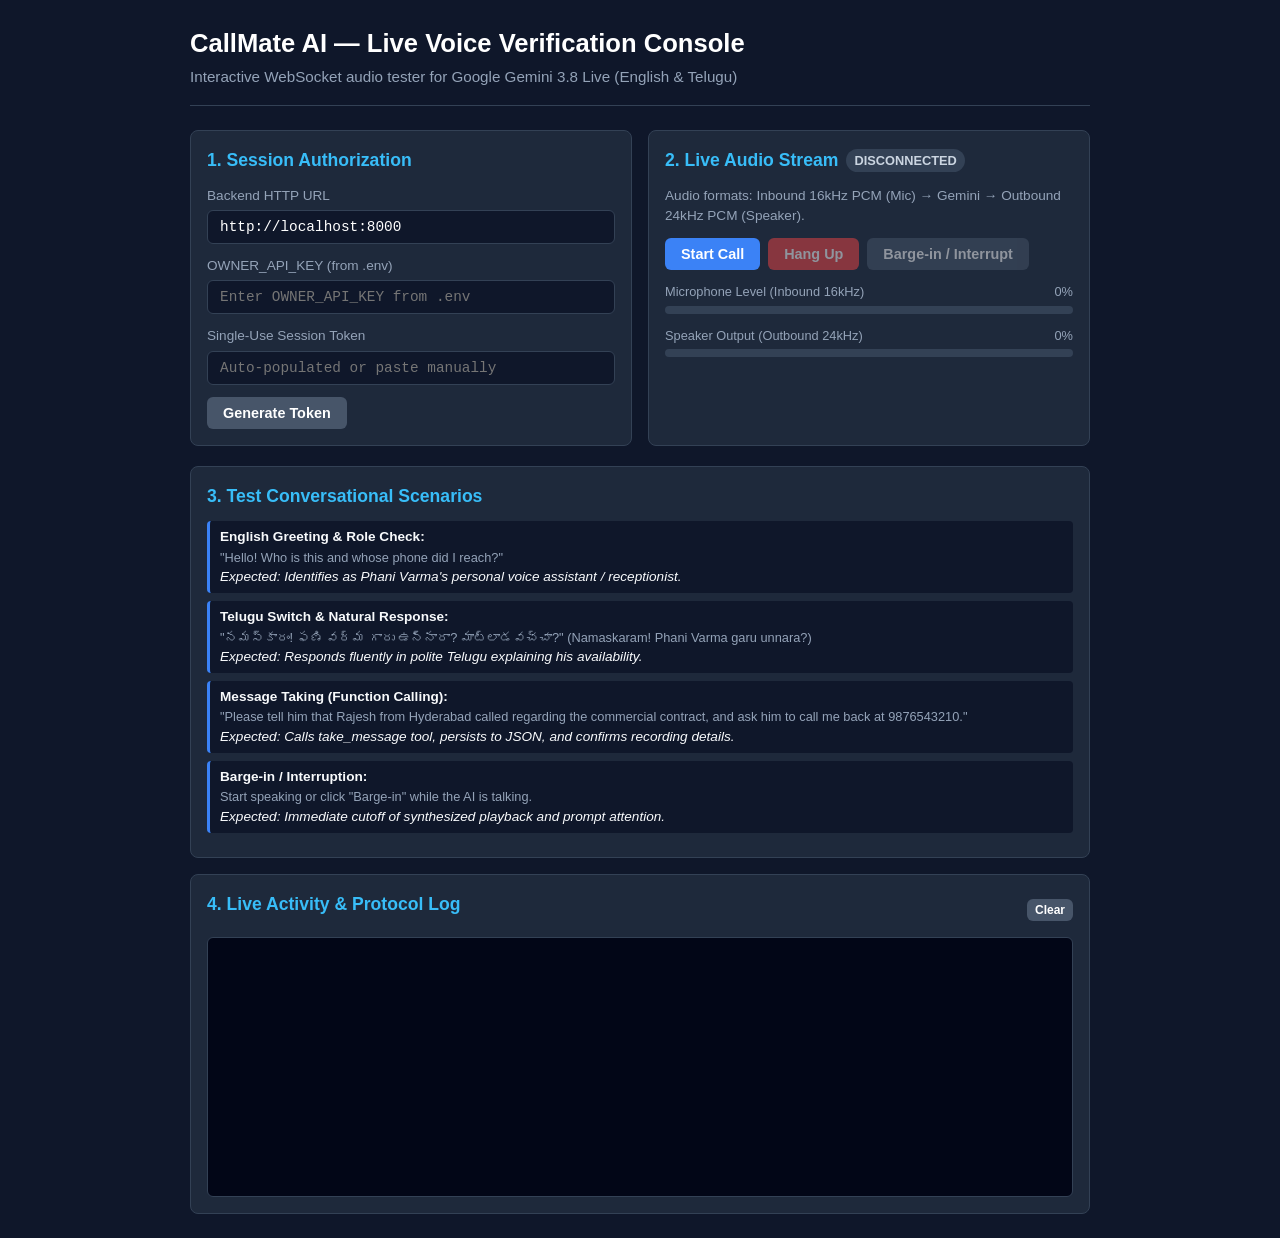
==== scripts/test_audio_browser.html @ 6f1735f0 "fix(live): resolve package import path, enhance verification runner, and add interactive audio test " ====
<!DOCTYPE html>
<html lang="en">
<head>
  <meta charset="UTF-8">
  <meta name="viewport" content="width=device-width, initial-scale=1.0">
  <title>CallMate AI — Live Voice Verification Console</title>
  <style>
    :root {
      --bg: #0f172a;
      --card-bg: #1e293b;
      --border: #334155;
      --text: #f8fafc;
      --text-muted: #94a3b8;
      --accent: #3b82f6;
      --accent-hover: #2563eb;
      --success: #10b981;
      --danger: #ef4444;
      --warning: #f59e0b;
    }

    * { box-sizing: border-box; margin: 0; padding: 0; }
    body {
      font-family: -apple-system, BlinkMacSystemFont, "Segoe UI", Roboto, Helvetica, Arial, sans-serif;
      background-color: var(--bg);
      color: var(--text);
      line-height: 1.5;
      padding: 24px;
    }

    .container {
      max-width: 900px;
      margin: 0 auto;
    }

    header {
      margin-bottom: 24px;
      border-bottom: 1px solid var(--border);
      padding-bottom: 16px;
    }

    h1 { font-size: 1.6rem; font-weight: 700; color: #fff; }
    p.subtitle { color: var(--text-muted); font-size: 0.95rem; margin-top: 4px; }

    .grid {
      display: grid;
      grid-template-columns: 1fr 1fr;
      gap: 16px;
      margin-bottom: 20px;
    }

    @media (max-width: 768px) {
      .grid { grid-template-columns: 1fr; }
    }

    .card {
      background-color: var(--card-bg);
      border: 1px solid var(--border);
      border-radius: 8px;
      padding: 16px;
    }

    .card h2 {
      font-size: 1.1rem;
      margin-bottom: 12px;
      color: #38bdf8;
      display: flex;
      align-items: center;
      gap: 8px;
    }

    .form-group {
      margin-bottom: 12px;
    }

    label {
      display: block;
      font-size: 0.85rem;
      color: var(--text-muted);
      margin-bottom: 4px;
    }

    input[type="text"], input[type="password"] {
      width: 100%;
      background: #0f172a;
      border: 1px solid var(--border);
      border-radius: 6px;
      padding: 8px 12px;
      color: #fff;
      font-size: 0.9rem;
      font-family: monospace;
    }

    input:focus {
      outline: none;
      border-color: var(--accent);
    }

    .btn-row {
      display: flex;
      gap: 8px;
      margin-top: 12px;
      flex-wrap: wrap;
    }

    button {
      padding: 8px 16px;
      border-radius: 6px;
      font-size: 0.9rem;
      font-weight: 600;
      cursor: pointer;
      border: none;
      transition: background-color 0.15s ease;
    }

    .btn-primary { background: var(--accent); color: #fff; }
    .btn-primary:hover:not(:disabled) { background: var(--accent-hover); }
    .btn-success { background: var(--success); color: #fff; }
    .btn-danger { background: var(--danger); color: #fff; }
    .btn-secondary { background: #475569; color: #fff; }
    button:disabled { opacity: 0.5; cursor: not-allowed; }

    .status-badge {
      display: inline-block;
      padding: 2px 8px;
      border-radius: 12px;
      font-size: 0.8rem;
      font-weight: 600;
      text-transform: uppercase;
    }
    .status-disconnected { background: #334155; color: #cbd5e1; }
    .status-connecting { background: #b45309; color: #fef3c7; }
    .status-connected { background: #065f46; color: #a7f3d0; }
    .status-active { background: #1e40af; color: #bfdbfe; }

    .meter-container {
      margin-top: 12px;
    }
    .meter-label {
      display: flex;
      justify-content: space-between;
      font-size: 0.8rem;
      color: var(--text-muted);
      margin-bottom: 4px;
    }
    .meter-bar {
      height: 8px;
      background: #334155;
      border-radius: 4px;
      overflow: hidden;
    }
    .meter-fill {
      height: 100%;
      width: 0%;
      background: var(--success);
      transition: width 0.05s linear;
    }

    .log-box {
      background: #020617;
      border: 1px solid var(--border);
      border-radius: 6px;
      padding: 12px;
      height: 260px;
      overflow-y: auto;
      font-family: monospace;
      font-size: 0.82rem;
      color: #e2e8f0;
      white-space: pre-wrap;
      word-break: break-all;
    }

    .log-entry { margin-bottom: 4px; }
    .log-info { color: #38bdf8; }
    .log-success { color: #4ade80; }
    .log-warn { color: #facc15; }
    .log-error { color: #f87171; }
    .log-model { color: #c084fc; font-weight: bold; }
    .log-user { color: #60a5fa; }

    .phrases-list {
      list-style-type: none;
      padding-left: 0;
      font-size: 0.85rem;
    }
    .phrases-list li {
      margin-bottom: 8px;
      padding: 6px 10px;
      background: #0f172a;
      border-radius: 4px;
      border-left: 3px solid var(--accent);
    }
    .phrases-list li strong { color: #f8fafc; }
    .phrases-list li span { color: var(--text-muted); display: block; font-size: 0.8rem; }
  </style>
</head>
<body>
  <div class="container">
    <header>
      <h1>CallMate AI — Live Voice Verification Console</h1>
      <p class="subtitle">Interactive WebSocket audio tester for Google Gemini 3.8 Live (English &amp; Telugu)</p>
    </header>

    <div class="grid">
      <!-- Session Setup Card -->
      <div class="card">
        <h2>1. Session Authorization</h2>
        <div class="form-group">
          <label for="serverUrl">Backend HTTP URL</label>
          <input type="text" id="serverUrl" value="http://localhost:8000">
        </div>
        <div class="form-group">
          <label for="ownerApiKey">OWNER_API_KEY (from .env)</label>
          <input type="password" id="ownerApiKey" placeholder="Enter OWNER_API_KEY from .env">
        </div>
        <div class="form-group">
          <label for="sessionToken">Single-Use Session Token</label>
          <input type="text" id="sessionToken" placeholder="Auto-populated or paste manually">
        </div>
        <div class="btn-row">
          <button id="btnGetToken" class="btn-secondary" onclick="fetchSessionToken()">Generate Token</button>
        </div>
      </div>

      <!-- Live Voice Control Card -->
      <div class="card">
        <h2>
          2. Live Audio Stream
          <span id="connStatus" class="status-badge status-disconnected">Disconnected</span>
        </h2>
        <p style="font-size:0.85rem; color:var(--text-muted); margin-bottom: 12px;">
          Audio formats: Inbound 16kHz PCM (Mic) &rarr; Gemini &rarr; Outbound 24kHz PCM (Speaker).
        </p>
        
        <div class="btn-row">
          <button id="btnConnect" class="btn-primary" onclick="startCall()">Start Call</button>
          <button id="btnDisconnect" class="btn-danger" onclick="stopCall()" disabled>Hang Up</button>
          <button id="btnInterrupt" class="btn-secondary" onclick="sendInterruption()" disabled>Barge-in / Interrupt</button>
        </div>

        <div class="meter-container">
          <div class="meter-label">
            <span>Microphone Level (Inbound 16kHz)</span>
            <span id="micDb">0%</span>
          </div>
          <div class="meter-bar"><div id="micFill" class="meter-fill"></div></div>
        </div>

        <div class="meter-container">
          <div class="meter-label">
            <span>Speaker Output (Outbound 24kHz)</span>
            <span id="spkDb">0%</span>
          </div>
          <div class="meter-bar"><div id="spkFill" class="meter-fill" style="background:#818cf8;"></div></div>
        </div>
      </div>
    </div>

    <!-- Suggested Test Prompts -->
    <div class="card" style="margin-bottom: 16px;">
      <h2>3. Test Conversational Scenarios</h2>
      <ul class="phrases-list">
        <li>
          <strong>English Greeting &amp; Role Check:</strong>
          <span>"Hello! Who is this and whose phone did I reach?"</span>
          <em>Expected: Identifies as Phani Varma's personal voice assistant / receptionist.</em>
        </li>
        <li>
          <strong>Telugu Switch &amp; Natural Response:</strong>
          <span>"నమస్కారం! ఫణి వర్మ గారు ఉన్నారా? మాట్లాడవచ్చా?" (Namaskaram! Phani Varma garu unnara?)</span>
          <em>Expected: Responds fluently in polite Telugu explaining his availability.</em>
        </li>
        <li>
          <strong>Message Taking (Function Calling):</strong>
          <span>"Please tell him that Rajesh from Hyderabad called regarding the commercial contract, and ask him to call me back at 9876543210."</span>
          <em>Expected: Calls take_message tool, persists to JSON, and confirms recording details.</em>
        </li>
        <li>
          <strong>Barge-in / Interruption:</strong>
          <span>Start speaking or click "Barge-in" while the AI is talking.</span>
          <em>Expected: Immediate cutoff of synthesized playback and prompt attention.</em>
        </li>
      </ul>
    </div>

    <!-- Activity Log -->
    <div class="card">
      <div style="display:flex; justify-content:space-between; align-items:center; margin-bottom:8px;">
        <h2>4. Live Activity &amp; Protocol Log</h2>
        <button class="btn-secondary" style="padding:4px 8px; font-size:0.75rem;" onclick="clearLog()">Clear</button>
      </div>
      <div id="logBox" class="log-box"></div>
    </div>
  </div>

  <script>
    let ws = null;
    let audioContext = null;
    let micStream = null;
    let micSource = null;
    let processorNode = null;
    let nextPlayTime = 0;
    let isCalling = false;

    function log(message, type = 'info') {
      const box = document.getElementById('logBox');
      const time = new Date().toLocaleTimeString();
      const div = document.createElement('div');
      div.className = `log-entry log-${type}`;
      div.textContent = `[${time}] ${message}`;
      box.appendChild(div);
      box.scrollTop = box.scrollHeight;
    }

    function clearLog() {
      document.getElementById('logBox').innerHTML = '';
    }

    function setStatus(text, cls) {
      const el = document.getElementById('connStatus');
      el.textContent = text;
      el.className = `status-badge ${cls}`;
    }

    async function fetchSessionToken() {
      const serverUrl = document.getElementById('serverUrl').value.replace(/\/$/, "");
      const ownerApiKey = document.getElementById('ownerApiKey').value.trim();

      if (!ownerApiKey) {
        log("Please provide OWNER_API_KEY from your .env file to create a voice session.", "warn");
        return;
      }

      log(`Requesting single-use voice session token from ${serverUrl}/api/v1/voice/session...`, "info");
      try {
        const response = await fetch(`${serverUrl}/api/v1/voice/session`, {
          method: 'POST',
          headers: {
            'Content-Type': 'application/json',
            'X-API-Key': ownerApiKey
          },
          body: JSON.stringify({ caller_id: "+919876543210" })
        });

        if (!response.ok) {
          const err = await response.json();
          log(`Failed to obtain token (${response.status}): ${JSON.stringify(err)}`, "error");
          return;
        }

        const data = await response.json();
        document.getElementById('sessionToken').value = data.token;
        log(`Voice session token generated successfully! (Session ID: ${data.session_id})`, "success");
      } catch (err) {
        log(`Error reaching backend: ${err.message}`, "error");
      }
    }

    async function startCall() {
      const serverUrl = document.getElementById('serverUrl').value.replace(/\/$/, "");
      const token = document.getElementById('sessionToken').value.trim();

      if (!token) {
        log("Missing Session Token. Click 'Generate Token' first.", "warn");
        return;
      }

      setStatus("Connecting...", "status-connecting");
      document.getElementById('btnConnect').disabled = true;

      try {
        // 1. Initialize Web Audio Context
        audioContext = new (window.AudioContext || window.webkitAudioContext)({ sampleRate: 24000 });
        if (audioContext.state === 'suspended') {
          await audioContext.resume();
        }

        // 2. Open WebSocket
        const wsProto = serverUrl.startsWith("https") ? "wss" : "ws";
        const wsHost = serverUrl.replace(/^https?:\/\//, "");
        const wsUrl = `${wsProto}://${wsHost}/api/v1/voice/stream?token=${encodeURIComponent(token)}`;

        log(`Connecting WebSocket to ${wsProto}://${wsHost}/api/v1/voice/stream...`, "info");
        ws = new WebSocket(wsUrl);
        ws.binaryType = "arraybuffer";

        ws.onopen = async () => {
          log("WebSocket connection established! Initializing microphone...", "success");
          setStatus("Connected", "status-connected");
          document.getElementById('btnDisconnect').disabled = false;
          document.getElementById('btnInterrupt').disabled = false;
          isCalling = true;
          await startMicrophone();
        };

        ws.onmessage = (event) => {
          if (typeof event.data === 'string') {
            handleTextMessage(event.data);
          } else if (event.data instanceof ArrayBuffer) {
            handleAudioChunk(event.data);
          }
        };

        ws.onerror = (err) => {
          log(`WebSocket error: ${err.message || 'Connection failed'}`, "error");
        };

        ws.onclose = (event) => {
          log(`WebSocket closed (code: ${event.code}, reason: ${event.reason || 'None'})`, "warn");
          stopCall();
        };

      } catch (err) {
        log(`Failed to start call: ${err.message}`, "error");
        stopCall();
      }
    }

    async function startMicrophone() {
      try {
        micStream = await navigator.mediaDevices.getUserMedia({
          audio: {
            channelCount: 1,
            sampleRate: 16000,
            echoCancellation: true,
            noiseSuppression: true,
            autoGainControl: true
          }
        });

        const micAudioContext = new (window.AudioContext || window.webkitAudioContext)({ sampleRate: 16000 });
        micSource = micAudioContext.createMediaStreamSource(micStream);
        
        // Use ScriptProcessor for 16-bit PCM streaming (512 samples = 32ms)
        processorNode = micAudioContext.createScriptProcessor(1024, 1, 1);

        processorNode.onaudioprocess = (e) => {
          if (!isCalling || !ws || ws.readyState !== WebSocket.OPEN) return;

          const inputFloat32 = e.inputBuffer.getChannelData(0);
          
          // Compute volume meter
          let sumSquares = 0;
          const pcm16 = new Int16Array(inputFloat32.length);
          for (let i = 0; i < inputFloat32.length; i++) {
            const s = Math.max(-1, Math.min(1, inputFloat32[i]));
            pcm16[i] = s < 0 ? s * 0x8000 : s * 0x7FFF;
            sumSquares += s * s;
          }
          const rms = Math.sqrt(sumSquares / inputFloat32.length);
          const levelPct = Math.min(100, Math.round(rms * 250));
          document.getElementById('micFill').style.width = levelPct + "%";
          document.getElementById('micDb').textContent = levelPct + "%";

          // Send raw PCM16 binary chunk
          ws.send(pcm16.buffer);
        };

        micSource.connect(processorNode);
        processorNode.connect(micAudioContext.destination);
        log("Microphone stream active: transmitting 16kHz PCM frames.", "success");
        setStatus("In Call", "status-active");
      } catch (err) {
        log(`Microphone permission error: ${err.message}`, "error");
      }
    }

    function handleTextMessage(text) {
      try {
        const msg = JSON.parse(text);
        if (msg.event === "connected") {
          log(`[Gemini Engine] Handshake success. Session: ${msg.session_id}, Model: ${msg.model}`, "success");
        } else if (msg.event === "text") {
          log(`[Gemini AI] ${msg.text}`, "log-model");
        } else if (msg.event === "tool_call") {
          log(`[Tool Call] Function invoked: ${msg.name}(${JSON.stringify(msg.args)})`, "warn");
        } else if (msg.event === "tool_result") {
          log(`[Tool Result] ${JSON.stringify(msg.result)}`, "success");
        } else if (msg.event === "interrupted") {
          log(`[Barge-in] Speech interrupted by caller. Flushing playback buffer.`, "warn");
          flushAudioPlayback();
        } else {
          log(`[Event] ${text}`, "info");
        }
      } catch {
        log(`[Raw Message] ${text}`, "info");
      }
    }

    function handleAudioChunk(arrayBuffer) {
      if (!audioContext) return;

      const pcm16 = new Int16Array(arrayBuffer);
      const float32 = new Float32Array(pcm16.length);
      for (let i = 0; i < pcm16.length; i++) {
        float32[i] = pcm16[i] / 32768.0;
      }

      // Visualizer
      let sumSquares = 0;
      for (let i = 0; i < float32.length; i++) sumSquares += float32[i] * float32[i];
      const rms = Math.sqrt(sumSquares / float32.length);
      const levelPct = Math.min(100, Math.round(rms * 250));
      document.getElementById('spkFill').style.width = levelPct + "%";
      document.getElementById('spkDb').textContent = levelPct + "%";

      // Schedule PCM playback (24kHz single channel)
      const buffer = audioContext.createBuffer(1, float32.length, 24000);
      buffer.getChannelData(0).set(float32);

      const source = audioContext.createBufferSource();
      source.buffer = buffer;
      source.connect(audioContext.destination);

      const currentTime = audioContext.currentTime;
      if (nextPlayTime < currentTime) {
        nextPlayTime = currentTime;
      }
      source.start(nextPlayTime);
      nextPlayTime += buffer.duration;
    }

    function flushAudioPlayback() {
      if (audioContext) {
        nextPlayTime = audioContext.currentTime;
      }
      document.getElementById('spkFill').style.width = "0%";
      document.getElementById('spkDb').textContent = "0%";
    }

    function sendInterruption() {
      if (ws && ws.readyState === WebSocket.OPEN) {
        ws.send(JSON.stringify({ type: "barge_in" }));
        flushAudioPlayback();
        log("Sent manual barge-in signal to voice engine.", "warn");
      }
    }

    function stopCall() {
      isCalling = false;
      if (micStream) {
        micStream.getTracks().forEach(track => track.stop());
        micStream = null;
      }
      if (processorNode) {
        processorNode.disconnect();
        processorNode = null;
      }
      if (micSource) {
        micSource.disconnect();
        micSource = null;
      }
      if (ws) {
        if (ws.readyState === WebSocket.OPEN || ws.readyState === WebSocket.CONNECTING) {
          ws.close();
        }
        ws = null;
      }
      flushAudioPlayback();
      setStatus("Disconnected", "status-disconnected");
      document.getElementById('btnConnect').disabled = false;
      document.getElementById('btnDisconnect').disabled = true;
      document.getElementById('btnInterrupt').disabled = true;
      document.getElementById('micFill').style.width = "0%";
      document.getElementById('micDb').textContent = "0%";
      document.getElementById('spkFill').style.width = "0%";
      document.getElementById('spkDb').textContent = "0%";
      log("Voice call ended.", "info");
    }
  </script>
</body>
</html>
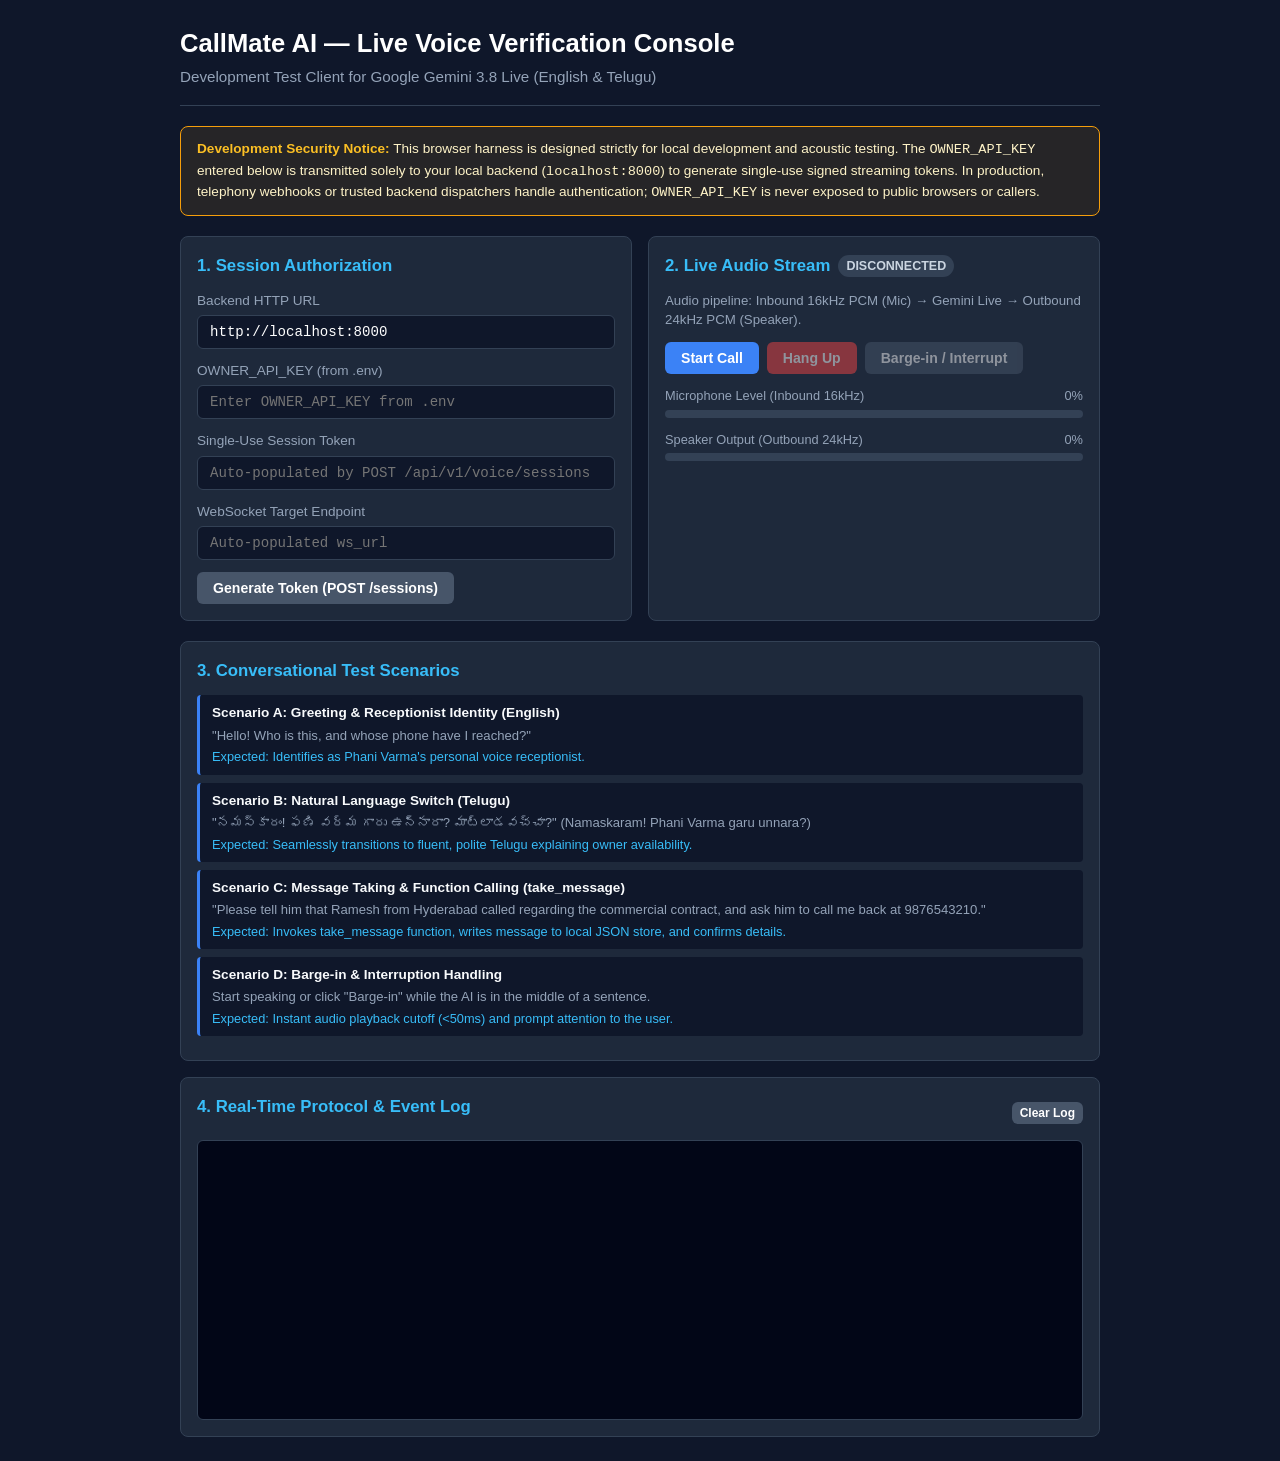
==== commit c6c1af39: "fix(audit): align voice session endpoint, robust audio downsampling, and bidirectional interruption " ====
--- a/scripts/test_audio_browser.html
+++ b/scripts/test_audio_browser.html
@@ -28,18 +28,29 @@
     }
 
     .container {
-      max-width: 900px;
+      max-width: 920px;
       margin: 0 auto;
     }
 
     header {
-      margin-bottom: 24px;
+      margin-bottom: 20px;
       border-bottom: 1px solid var(--border);
       padding-bottom: 16px;
     }
 
     h1 { font-size: 1.6rem; font-weight: 700; color: #fff; }
     p.subtitle { color: var(--text-muted); font-size: 0.95rem; margin-top: 4px; }
+
+    .security-notice {
+      background: rgba(245, 158, 11, 0.1);
+      border: 1px solid var(--warning);
+      border-radius: 8px;
+      padding: 12px 16px;
+      margin-bottom: 20px;
+      font-size: 0.85rem;
+      color: #fef3c7;
+    }
+    .security-notice strong { color: #fbbf24; }
 
     .grid {
       display: grid;
@@ -60,7 +71,7 @@
     }
 
     .card h2 {
-      font-size: 1.1rem;
+      font-size: 1.05rem;
       margin-bottom: 12px;
       color: #38bdf8;
       display: flex;
@@ -86,7 +97,7 @@
       border-radius: 6px;
       padding: 8px 12px;
       color: #fff;
-      font-size: 0.9rem;
+      font-size: 0.88rem;
       font-family: monospace;
     }
 
@@ -105,7 +116,7 @@
     button {
       padding: 8px 16px;
       border-radius: 6px;
-      font-size: 0.9rem;
+      font-size: 0.88rem;
       font-weight: 600;
       cursor: pointer;
       border: none;
@@ -123,7 +134,7 @@
       display: inline-block;
       padding: 2px 8px;
       border-radius: 12px;
-      font-size: 0.8rem;
+      font-size: 0.78rem;
       font-weight: 600;
       text-transform: uppercase;
     }
@@ -160,7 +171,7 @@
       border: 1px solid var(--border);
       border-radius: 6px;
       padding: 12px;
-      height: 260px;
+      height: 280px;
       overflow-y: auto;
       font-family: monospace;
       font-size: 0.82rem;
@@ -175,7 +186,7 @@
     .log-warn { color: #facc15; }
     .log-error { color: #f87171; }
     .log-model { color: #c084fc; font-weight: bold; }
-    .log-user { color: #60a5fa; }
+    .log-tool { color: #fb923c; font-weight: bold; }
 
     .phrases-list {
       list-style-type: none;
@@ -184,21 +195,29 @@
     }
     .phrases-list li {
       margin-bottom: 8px;
-      padding: 6px 10px;
+      padding: 8px 12px;
       background: #0f172a;
       border-radius: 4px;
       border-left: 3px solid var(--accent);
     }
     .phrases-list li strong { color: #f8fafc; }
-    .phrases-list li span { color: var(--text-muted); display: block; font-size: 0.8rem; }
+    .phrases-list li span { color: var(--text-muted); display: block; font-size: 0.82rem; margin-top: 2px; }
+    .phrases-list li em { color: #38bdf8; font-style: normal; display: block; font-size: 0.8rem; margin-top: 2px; }
   </style>
 </head>
 <body>
   <div class="container">
     <header>
       <h1>CallMate AI — Live Voice Verification Console</h1>
-      <p class="subtitle">Interactive WebSocket audio tester for Google Gemini 3.8 Live (English &amp; Telugu)</p>
+      <p class="subtitle">Development Test Client for Google Gemini 3.8 Live (English &amp; Telugu)</p>
     </header>
+
+    <!-- Security & Architecture Notice -->
+    <div class="security-notice">
+      <strong>Development Security Notice:</strong> This browser harness is designed strictly for local development and acoustic testing.
+      The <code>OWNER_API_KEY</code> entered below is transmitted solely to your local backend (<code>localhost:8000</code>) to generate single-use signed streaming tokens.
+      In production, telephony webhooks or trusted backend dispatchers handle authentication; <code>OWNER_API_KEY</code> is never exposed to public browsers or callers.
+    </div>
 
     <div class="grid">
       <!-- Session Setup Card -->
@@ -214,10 +233,14 @@
         </div>
         <div class="form-group">
           <label for="sessionToken">Single-Use Session Token</label>
-          <input type="text" id="sessionToken" placeholder="Auto-populated or paste manually">
+          <input type="text" id="sessionToken" placeholder="Auto-populated by POST /api/v1/voice/sessions" readonly>
+        </div>
+        <div class="form-group">
+          <label for="wsEndpoint">WebSocket Target Endpoint</label>
+          <input type="text" id="wsEndpoint" placeholder="Auto-populated ws_url" readonly>
         </div>
         <div class="btn-row">
-          <button id="btnGetToken" class="btn-secondary" onclick="fetchSessionToken()">Generate Token</button>
+          <button id="btnGetToken" class="btn-secondary" onclick="fetchSessionToken()">Generate Token (POST /sessions)</button>
         </div>
       </div>
 
@@ -227,8 +250,8 @@
           2. Live Audio Stream
           <span id="connStatus" class="status-badge status-disconnected">Disconnected</span>
         </h2>
-        <p style="font-size:0.85rem; color:var(--text-muted); margin-bottom: 12px;">
-          Audio formats: Inbound 16kHz PCM (Mic) &rarr; Gemini &rarr; Outbound 24kHz PCM (Speaker).
+        <p style="font-size:0.83rem; color:var(--text-muted); margin-bottom: 12px;">
+          Audio pipeline: Inbound 16kHz PCM (Mic) &rarr; Gemini Live &rarr; Outbound 24kHz PCM (Speaker).
         </p>
         
         <div class="btn-row">
@@ -257,27 +280,27 @@
 
     <!-- Suggested Test Prompts -->
     <div class="card" style="margin-bottom: 16px;">
-      <h2>3. Test Conversational Scenarios</h2>
+      <h2>3. Conversational Test Scenarios</h2>
       <ul class="phrases-list">
         <li>
-          <strong>English Greeting &amp; Role Check:</strong>
-          <span>"Hello! Who is this and whose phone did I reach?"</span>
-          <em>Expected: Identifies as Phani Varma's personal voice assistant / receptionist.</em>
+          <strong>Scenario A: Greeting &amp; Receptionist Identity (English)</strong>
+          <span>"Hello! Who is this, and whose phone have I reached?"</span>
+          <em>Expected: Identifies as Phani Varma's personal voice receptionist.</em>
         </li>
         <li>
-          <strong>Telugu Switch &amp; Natural Response:</strong>
+          <strong>Scenario B: Natural Language Switch (Telugu)</strong>
           <span>"నమస్కారం! ఫణి వర్మ గారు ఉన్నారా? మాట్లాడవచ్చా?" (Namaskaram! Phani Varma garu unnara?)</span>
-          <em>Expected: Responds fluently in polite Telugu explaining his availability.</em>
+          <em>Expected: Seamlessly transitions to fluent, polite Telugu explaining owner availability.</em>
         </li>
         <li>
-          <strong>Message Taking (Function Calling):</strong>
-          <span>"Please tell him that Rajesh from Hyderabad called regarding the commercial contract, and ask him to call me back at 9876543210."</span>
-          <em>Expected: Calls take_message tool, persists to JSON, and confirms recording details.</em>
+          <strong>Scenario C: Message Taking &amp; Function Calling (take_message)</strong>
+          <span>"Please tell him that Ramesh from Hyderabad called regarding the commercial contract, and ask him to call me back at 9876543210."</span>
+          <em>Expected: Invokes take_message function, writes message to local JSON store, and confirms details.</em>
         </li>
         <li>
-          <strong>Barge-in / Interruption:</strong>
-          <span>Start speaking or click "Barge-in" while the AI is talking.</span>
-          <em>Expected: Immediate cutoff of synthesized playback and prompt attention.</em>
+          <strong>Scenario D: Barge-in &amp; Interruption Handling</strong>
+          <span>Start speaking or click "Barge-in" while the AI is in the middle of a sentence.</span>
+          <em>Expected: Instant audio playback cutoff (&lt;50ms) and prompt attention to the user.</em>
         </li>
       </ul>
     </div>
@@ -285,8 +308,8 @@
     <!-- Activity Log -->
     <div class="card">
       <div style="display:flex; justify-content:space-between; align-items:center; margin-bottom:8px;">
-        <h2>4. Live Activity &amp; Protocol Log</h2>
-        <button class="btn-secondary" style="padding:4px 8px; font-size:0.75rem;" onclick="clearLog()">Clear</button>
+        <h2>4. Real-Time Protocol &amp; Event Log</h2>
+        <button class="btn-secondary" style="padding:4px 8px; font-size:0.75rem;" onclick="clearLog()">Clear Log</button>
       </div>
       <div id="logBox" class="log-box"></div>
     </div>
@@ -294,12 +317,15 @@
 
   <script>
     let ws = null;
-    let audioContext = null;
+    let audioPlaybackContext = null;
+    let micCaptureContext = null;
     let micStream = null;
     let micSource = null;
     let processorNode = null;
     let nextPlayTime = 0;
+    let activeAudioSources = [];
     let isCalling = false;
+    let currentSessionData = null;
 
     function log(message, type = 'info') {
       const box = document.getElementById('logBox');
@@ -321,6 +347,7 @@
       el.className = `status-badge ${cls}`;
     }
 
+    // 1. Session Authorization: Calls POST /api/v1/voice/sessions (Plural Endpoint)
     async function fetchSessionToken() {
       const serverUrl = document.getElementById('serverUrl').value.replace(/\/$/, "");
       const ownerApiKey = document.getElementById('ownerApiKey').value.trim();
@@ -330,37 +357,64 @@
         return;
       }
 
-      log(`Requesting single-use voice session token from ${serverUrl}/api/v1/voice/session...`, "info");
+      log(`Requesting voice session from ${serverUrl}/api/v1/voice/sessions (POST)...`, "info");
       try {
-        const response = await fetch(`${serverUrl}/api/v1/voice/session`, {
+        const response = await fetch(`${serverUrl}/api/v1/voice/sessions`, {
           method: 'POST',
           headers: {
             'Content-Type': 'application/json',
             'X-API-Key': ownerApiKey
           },
-          body: JSON.stringify({ caller_id: "+919876543210" })
+          body: JSON.stringify({ language_hint: "en" })
         });
 
         if (!response.ok) {
           const err = await response.json();
-          log(`Failed to obtain token (${response.status}): ${JSON.stringify(err)}`, "error");
+          log(`Failed to provision session (${response.status}): ${JSON.stringify(err)}`, "error");
           return;
         }
 
         const data = await response.json();
+        currentSessionData = data;
         document.getElementById('sessionToken').value = data.token;
-        log(`Voice session token generated successfully! (Session ID: ${data.session_id})`, "success");
+        document.getElementById('wsEndpoint').value = data.ws_url;
+        log(`Session provisioned: id=${data.session_id}, owner="${data.owner_name}", expires_in=${data.expires_at - Math.floor(Date.now()/1000)}s`, "success");
       } catch (err) {
-        log(`Error reaching backend: ${err.message}`, "error");
-      }
+        log(`Network error connecting to backend: ${err.message}`, "error");
+      }
+    }
+
+    // Downsample input audio buffer to 16000 Hz if hardware audio context runs at 44.1k or 48k
+    function resampleTo16k(inputBuffer, inputSampleRate) {
+      if (inputSampleRate === 16000) {
+        return inputBuffer;
+      }
+      const ratio = inputSampleRate / 16000;
+      const newLength = Math.round(inputBuffer.length / ratio);
+      const result = new Float32Array(newLength);
+      let offsetResult = 0;
+      let offsetInput = 0;
+      while (offsetResult < result.length) {
+        const nextOffsetInput = Math.round((offsetResult + 1) * ratio);
+        let accum = 0, count = 0;
+        for (let i = offsetInput; i < nextOffsetInput && i < inputBuffer.length; i++) {
+          accum += inputBuffer[i];
+          count++;
+        }
+        result[offsetResult] = count > 0 ? accum / count : inputBuffer[offsetInput];
+        offsetResult++;
+        offsetInput = nextOffsetInput;
+      }
+      return result;
     }
 
     async function startCall() {
       const serverUrl = document.getElementById('serverUrl').value.replace(/\/$/, "");
       const token = document.getElementById('sessionToken').value.trim();
-
-      if (!token) {
-        log("Missing Session Token. Click 'Generate Token' first.", "warn");
+      const wsUrlPath = document.getElementById('wsEndpoint').value.trim();
+
+      if (!token || !wsUrlPath) {
+        log("No active session token. Click 'Generate Token' first.", "warn");
         return;
       }
 
@@ -368,126 +422,140 @@
       document.getElementById('btnConnect').disabled = true;
 
       try {
-        // 1. Initialize Web Audio Context
-        audioContext = new (window.AudioContext || window.webkitAudioContext)({ sampleRate: 24000 });
-        if (audioContext.state === 'suspended') {
-          await audioContext.resume();
+        // 1. Initialize 24kHz Web Audio Output Context for speaker playback
+        const AudioCtx = window.AudioContext || window.webkitAudioContext;
+        try {
+          audioPlaybackContext = new AudioCtx({ sampleRate: 24000 });
+        } catch {
+          audioPlaybackContext = new AudioCtx();
         }
-
-        // 2. Open WebSocket
+        if (audioPlaybackContext.state === 'suspended') {
+          await audioPlaybackContext.resume();
+        }
+        nextPlayTime = audioPlaybackContext.currentTime;
+        activeAudioSources = [];
+
+        // 2. Open WebSocket connection
         const wsProto = serverUrl.startsWith("https") ? "wss" : "ws";
         const wsHost = serverUrl.replace(/^https?:\/\//, "");
-        const wsUrl = `${wsProto}://${wsHost}/api/v1/voice/stream?token=${encodeURIComponent(token)}`;
-
-        log(`Connecting WebSocket to ${wsProto}://${wsHost}/api/v1/voice/stream...`, "info");
-        ws = new WebSocket(wsUrl);
+        const targetWsUrl = `${wsProto}://${wsHost}${wsUrlPath}?token=${encodeURIComponent(token)}`;
+
+        log(`Connecting WebSocket to ${targetWsUrl}...`, "info");
+        ws = new WebSocket(targetWsUrl);
         ws.binaryType = "arraybuffer";
 
         ws.onopen = async () => {
-          log("WebSocket connection established! Initializing microphone...", "success");
+          log("WebSocket handshake accepted by CallMate AI backend.", "success");
           setStatus("Connected", "status-connected");
           document.getElementById('btnDisconnect').disabled = false;
           document.getElementById('btnInterrupt').disabled = false;
           isCalling = true;
-          await startMicrophone();
+          await startMicrophoneCapture();
         };
 
         ws.onmessage = (event) => {
           if (typeof event.data === 'string') {
-            handleTextMessage(event.data);
+            handleServerControlMessage(event.data);
           } else if (event.data instanceof ArrayBuffer) {
-            handleAudioChunk(event.data);
+            handleIncomingAudioChunk(event.data);
           }
         };
 
         ws.onerror = (err) => {
-          log(`WebSocket error: ${err.message || 'Connection failed'}`, "error");
+          log(`WebSocket error: ${err.message || 'Connection lost'}`, "error");
         };
 
         ws.onclose = (event) => {
-          log(`WebSocket closed (code: ${event.code}, reason: ${event.reason || 'None'})`, "warn");
+          log(`WebSocket closed: code=${event.code}, reason="${event.reason || 'Normal close'}"`, "warn");
           stopCall();
         };
 
       } catch (err) {
-        log(`Failed to start call: ${err.message}`, "error");
+        log(`Failed to initiate voice call: ${err.message}`, "error");
         stopCall();
       }
     }
 
-    async function startMicrophone() {
+    async function startMicrophoneCapture() {
       try {
         micStream = await navigator.mediaDevices.getUserMedia({
           audio: {
             channelCount: 1,
-            sampleRate: 16000,
             echoCancellation: true,
             noiseSuppression: true,
             autoGainControl: true
           }
         });
 
-        const micAudioContext = new (window.AudioContext || window.webkitAudioContext)({ sampleRate: 16000 });
-        micSource = micAudioContext.createMediaStreamSource(micStream);
+        const AudioCtx = window.AudioContext || window.webkitAudioContext;
+        micCaptureContext = new AudioCtx();
+        micSource = micCaptureContext.createMediaStreamSource(micStream);
         
-        // Use ScriptProcessor for 16-bit PCM streaming (512 samples = 32ms)
-        processorNode = micAudioContext.createScriptProcessor(1024, 1, 1);
+        // ScriptProcessor captures 1024-sample frames
+        processorNode = micCaptureContext.createScriptProcessor(1024, 1, 1);
 
         processorNode.onaudioprocess = (e) => {
           if (!isCalling || !ws || ws.readyState !== WebSocket.OPEN) return;
 
           const inputFloat32 = e.inputBuffer.getChannelData(0);
           
-          // Compute volume meter
+          // Downsample to 16kHz PCM if context runs at a different hardware rate
+          const pcmFloat16k = resampleTo16k(inputFloat32, micCaptureContext.sampleRate);
+
+          // Convert Float32 to 16-bit signed Linear PCM
+          const pcm16 = new Int16Array(pcmFloat16k.length);
           let sumSquares = 0;
-          const pcm16 = new Int16Array(inputFloat32.length);
-          for (let i = 0; i < inputFloat32.length; i++) {
-            const s = Math.max(-1, Math.min(1, inputFloat32[i]));
+          for (let i = 0; i < pcmFloat16k.length; i++) {
+            const s = Math.max(-1, Math.min(1, pcmFloat16k[i]));
             pcm16[i] = s < 0 ? s * 0x8000 : s * 0x7FFF;
             sumSquares += s * s;
           }
-          const rms = Math.sqrt(sumSquares / inputFloat32.length);
-          const levelPct = Math.min(100, Math.round(rms * 250));
+
+          // Inbound audio level meter
+          const rms = Math.sqrt(sumSquares / pcmFloat16k.length);
+          const levelPct = Math.min(100, Math.round(rms * 280));
           document.getElementById('micFill').style.width = levelPct + "%";
           document.getElementById('micDb').textContent = levelPct + "%";
 
-          // Send raw PCM16 binary chunk
+          // Send binary PCM frame over WebSocket
           ws.send(pcm16.buffer);
         };
 
         micSource.connect(processorNode);
-        processorNode.connect(micAudioContext.destination);
-        log("Microphone stream active: transmitting 16kHz PCM frames.", "success");
-        setStatus("In Call", "status-active");
+        processorNode.connect(micCaptureContext.destination);
+        log(`Microphone streaming active (Hardware: ${micCaptureContext.sampleRate}Hz -> Stream: 16000Hz PCM).`, "success");
       } catch (err) {
-        log(`Microphone permission error: ${err.message}`, "error");
-      }
-    }
-
-    function handleTextMessage(text) {
+        log(`Microphone access error: ${err.message}`, "error");
+      }
+    }
+
+    function handleServerControlMessage(text) {
       try {
         const msg = JSON.parse(text);
-        if (msg.event === "connected") {
-          log(`[Gemini Engine] Handshake success. Session: ${msg.session_id}, Model: ${msg.model}`, "success");
-        } else if (msg.event === "text") {
-          log(`[Gemini AI] ${msg.text}`, "log-model");
+        if (msg.event === "session_ready") {
+          log(`[Gemini 3.8 Live] Voice session established and ready for audio.`, "success");
+          setStatus("In Call", "status-active");
+        } else if (msg.event === "transcript") {
+          log(`[AI Speech] ${msg.details?.text || ''}`, "log-model");
+        } else if (msg.event === "interrupted") {
+          log(`[Barge-in] Caller interrupted speaking. Dropped ${msg.details?.dropped_frames || 0} buffered frames.`, "warn");
+          flushAudioPlayback();
+        } else if (msg.event === "turn_complete") {
+          log(`[Turn Complete] AI finished speaking. Listening for response...`, "info");
         } else if (msg.event === "tool_call") {
-          log(`[Tool Call] Function invoked: ${msg.name}(${JSON.stringify(msg.args)})`, "warn");
+          log(`[Tool Call] Function invoked: ${msg.details?.name}(${JSON.stringify(msg.details?.args || {})})`, "log-tool");
         } else if (msg.event === "tool_result") {
-          log(`[Tool Result] ${JSON.stringify(msg.result)}`, "success");
-        } else if (msg.event === "interrupted") {
-          log(`[Barge-in] Speech interrupted by caller. Flushing playback buffer.`, "warn");
-          flushAudioPlayback();
+          log(`[Tool Result] ${JSON.stringify(msg.details?.result || {})}`, "success");
         } else {
-          log(`[Event] ${text}`, "info");
+          log(`[Control Event] ${text}`, "info");
         }
       } catch {
         log(`[Raw Message] ${text}`, "info");
       }
     }
 
-    function handleAudioChunk(arrayBuffer) {
-      if (!audioContext) return;
+    function handleIncomingAudioChunk(arrayBuffer) {
+      if (!audioPlaybackContext) return;
 
       const pcm16 = new Int16Array(arrayBuffer);
       const float32 = new Float32Array(pcm16.length);
@@ -495,23 +563,29 @@
         float32[i] = pcm16[i] / 32768.0;
       }
 
-      // Visualizer
+      // Speaker output level meter
       let sumSquares = 0;
       for (let i = 0; i < float32.length; i++) sumSquares += float32[i] * float32[i];
       const rms = Math.sqrt(sumSquares / float32.length);
-      const levelPct = Math.min(100, Math.round(rms * 250));
+      const levelPct = Math.min(100, Math.round(rms * 280));
       document.getElementById('spkFill').style.width = levelPct + "%";
       document.getElementById('spkDb').textContent = levelPct + "%";
 
-      // Schedule PCM playback (24kHz single channel)
-      const buffer = audioContext.createBuffer(1, float32.length, 24000);
+      // Schedule 24kHz single-channel PCM audio buffer
+      const buffer = audioPlaybackContext.createBuffer(1, float32.length, 24000);
       buffer.getChannelData(0).set(float32);
 
-      const source = audioContext.createBufferSource();
+      const source = audioPlaybackContext.createBufferSource();
       source.buffer = buffer;
-      source.connect(audioContext.destination);
-
-      const currentTime = audioContext.currentTime;
+      source.connect(audioPlaybackContext.destination);
+
+      activeAudioSources.push(source);
+      source.onended = () => {
+        const idx = activeAudioSources.indexOf(source);
+        if (idx !== -1) activeAudioSources.splice(idx, 1);
+      };
+
+      const currentTime = audioPlaybackContext.currentTime;
       if (nextPlayTime < currentTime) {
         nextPlayTime = currentTime;
       }
@@ -520,8 +594,15 @@
     }
 
     function flushAudioPlayback() {
-      if (audioContext) {
-        nextPlayTime = audioContext.currentTime;
+      // Instantaneous audio cutoff: Stop all currently playing or queued source nodes
+      for (const src of activeAudioSources) {
+        try {
+          src.stop();
+        } catch {}
+      }
+      activeAudioSources = [];
+      if (audioPlaybackContext) {
+        nextPlayTime = audioPlaybackContext.currentTime;
       }
       document.getElementById('spkFill').style.width = "0%";
       document.getElementById('spkDb').textContent = "0%";
@@ -531,7 +612,7 @@
       if (ws && ws.readyState === WebSocket.OPEN) {
         ws.send(JSON.stringify({ type: "barge_in" }));
         flushAudioPlayback();
-        log("Sent manual barge-in signal to voice engine.", "warn");
+        log("Dispatched manual barge-in signal to backend.", "warn");
       }
     }
 
@@ -549,6 +630,10 @@
         micSource.disconnect();
         micSource = null;
       }
+      if (micCaptureContext) {
+        micCaptureContext.close().catch(() => {});
+        micCaptureContext = null;
+      }
       if (ws) {
         if (ws.readyState === WebSocket.OPEN || ws.readyState === WebSocket.CONNECTING) {
           ws.close();
@@ -556,6 +641,10 @@
         ws = null;
       }
       flushAudioPlayback();
+      if (audioPlaybackContext) {
+        audioPlaybackContext.close().catch(() => {});
+        audioPlaybackContext = null;
+      }
       setStatus("Disconnected", "status-disconnected");
       document.getElementById('btnConnect').disabled = false;
       document.getElementById('btnDisconnect').disabled = true;
@@ -564,7 +653,7 @@
       document.getElementById('micDb').textContent = "0%";
       document.getElementById('spkFill').style.width = "0%";
       document.getElementById('spkDb').textContent = "0%";
-      log("Voice call ended.", "info");
+      log("Voice call ended and audio hardware released.", "info");
     }
   </script>
 </body>
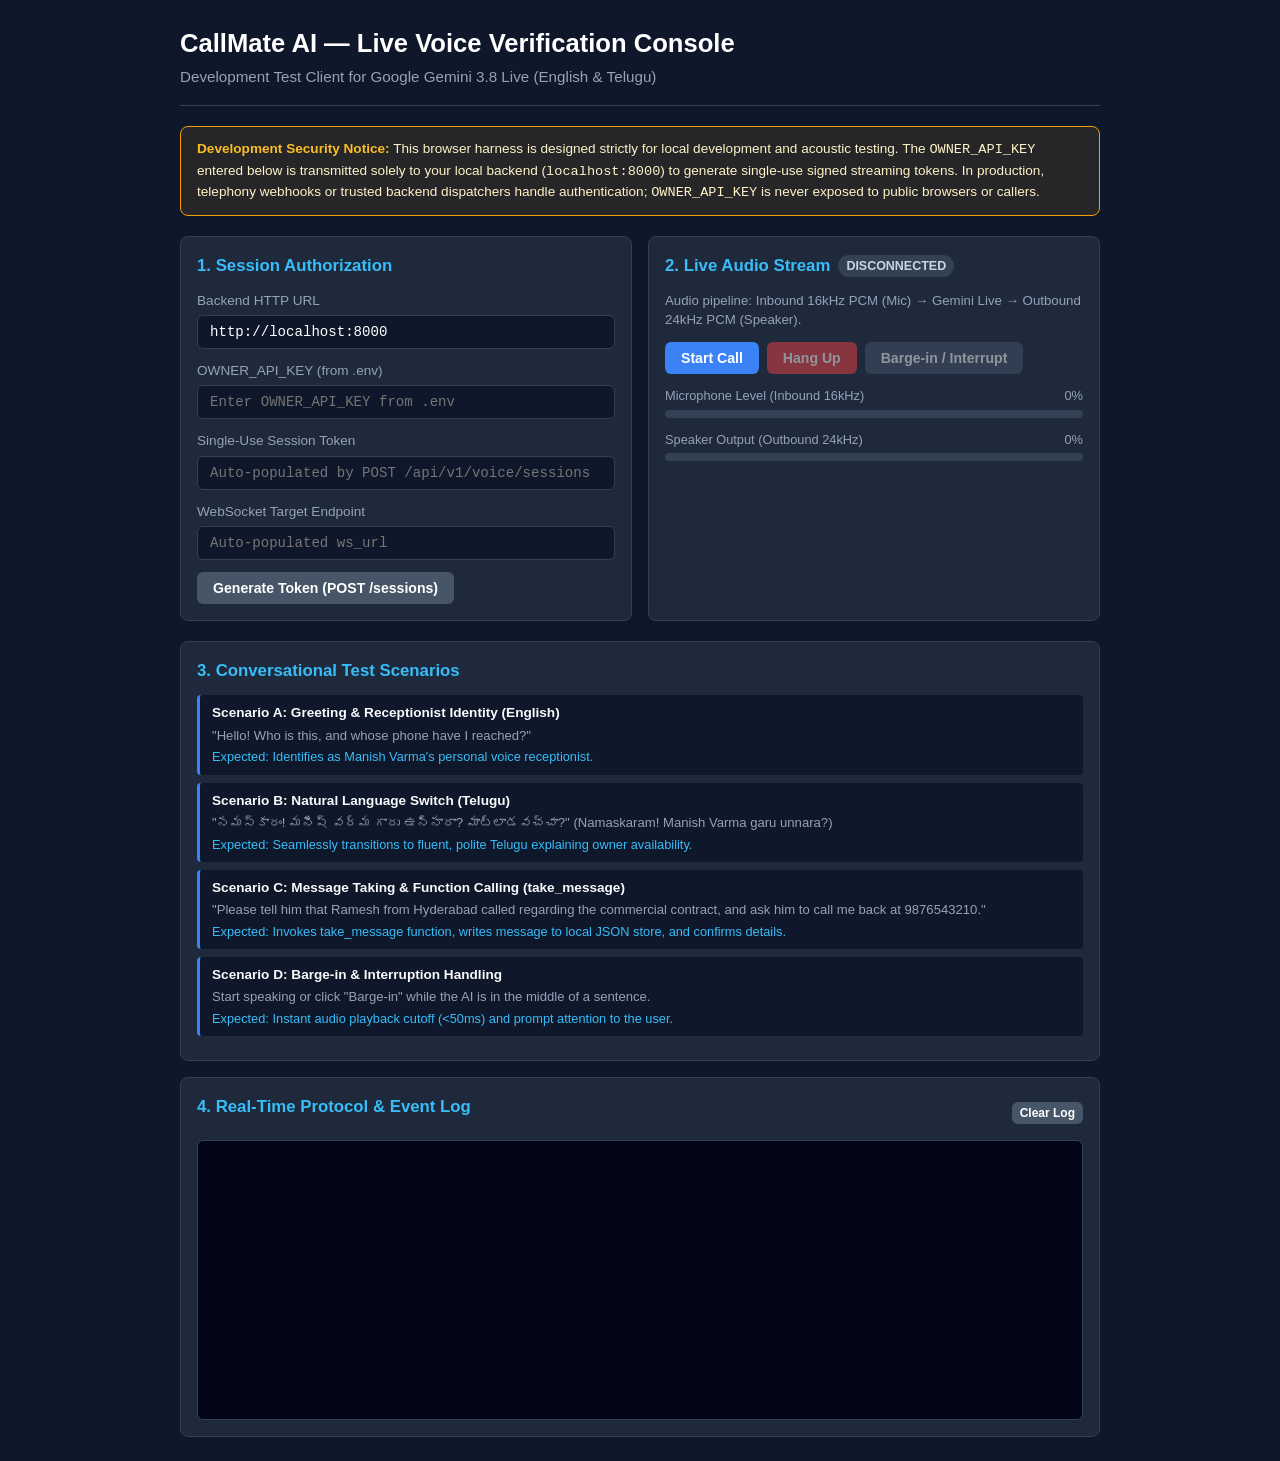
==== commit 1b7c1164: "feat(persona): update receptionist owner identity to Manish Varma and add prompt binding tests" ====
--- a/scripts/test_audio_browser.html
+++ b/scripts/test_audio_browser.html
@@ -285,11 +285,11 @@
         <li>
           <strong>Scenario A: Greeting &amp; Receptionist Identity (English)</strong>
           <span>"Hello! Who is this, and whose phone have I reached?"</span>
-          <em>Expected: Identifies as Phani Varma's personal voice receptionist.</em>
+          <em>Expected: Identifies as Manish Varma's personal voice receptionist.</em>
         </li>
         <li>
           <strong>Scenario B: Natural Language Switch (Telugu)</strong>
-          <span>"నమస్కారం! ఫణి వర్మ గారు ఉన్నారా? మాట్లాడవచ్చా?" (Namaskaram! Phani Varma garu unnara?)</span>
+          <span>"నమస్కారం! మనీష్ వర్మ గారు ఉన్నారా? మాట్లాడవచ్చా?" (Namaskaram! Manish Varma garu unnara?)</span>
           <em>Expected: Seamlessly transitions to fluent, polite Telugu explaining owner availability.</em>
         </li>
         <li>
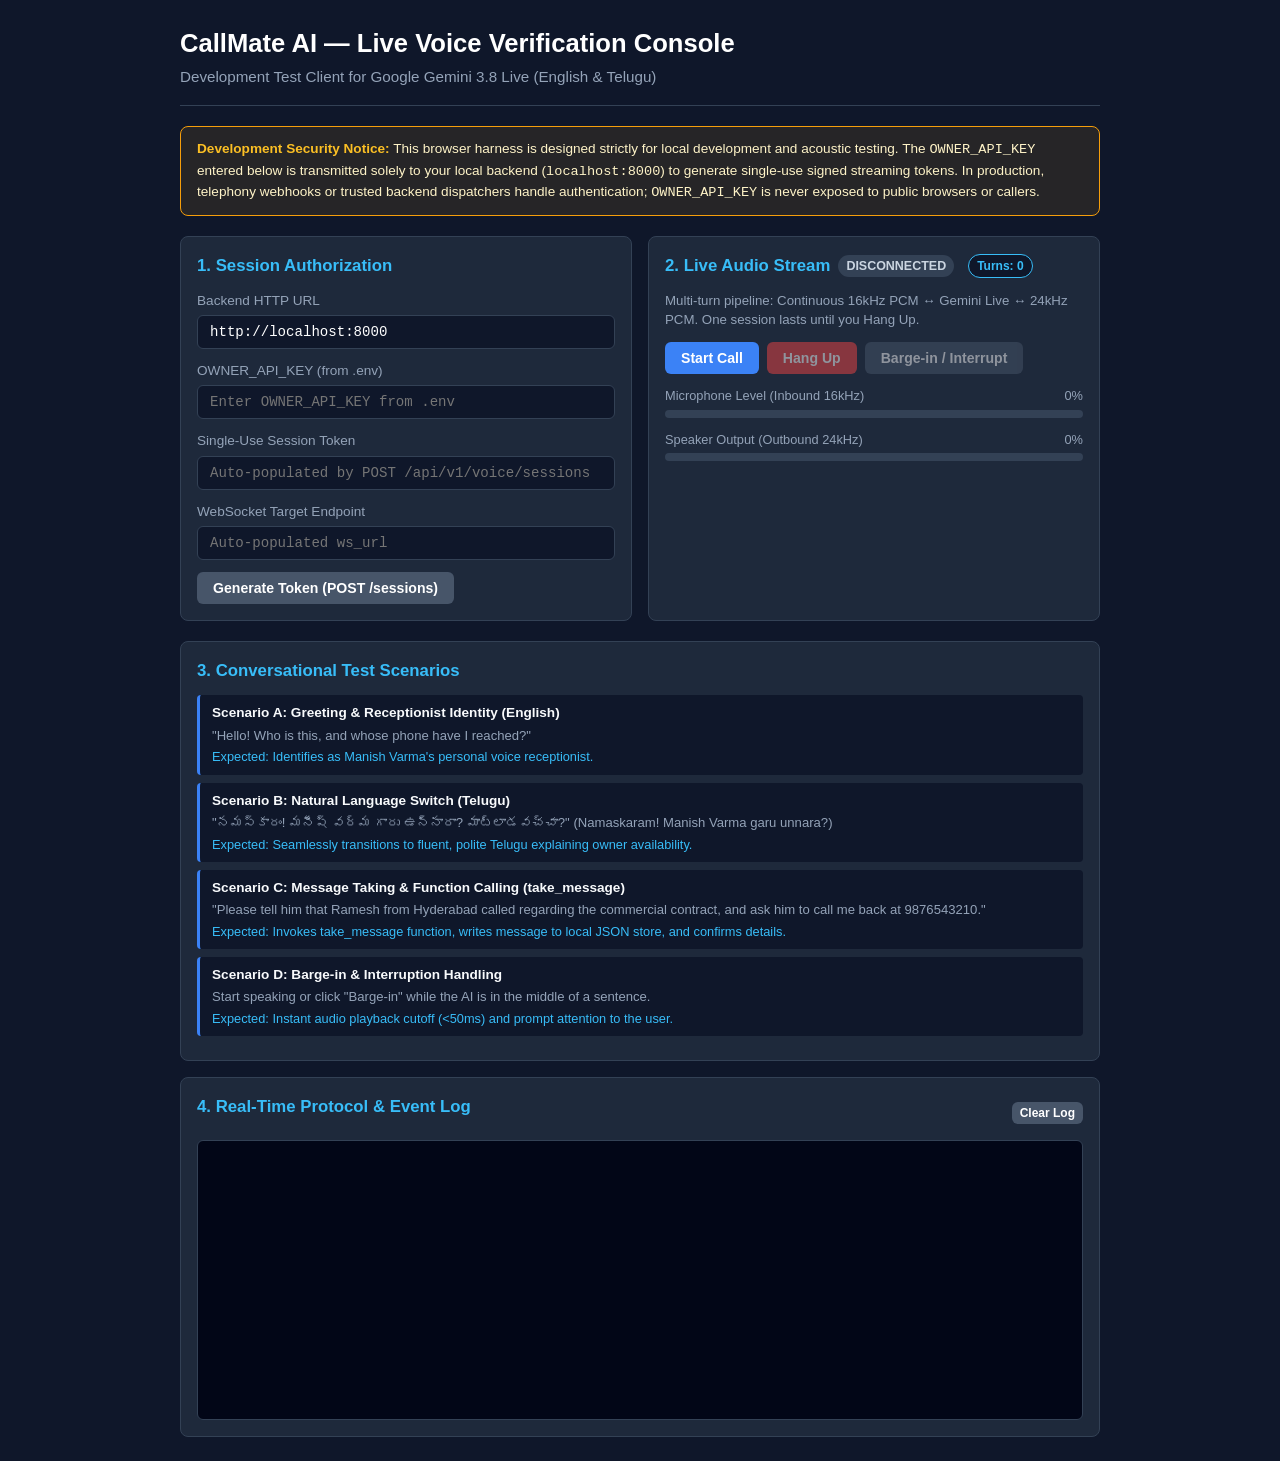
==== commit d3b9a2da: "fix(live): enable continuous multi-turn conversations and persistent voice sessions - Fix Gemini Liv" ====
--- a/scripts/test_audio_browser.html
+++ b/scripts/test_audio_browser.html
@@ -249,9 +249,10 @@
         <h2>
           2. Live Audio Stream
           <span id="connStatus" class="status-badge status-disconnected">Disconnected</span>
+          <span id="turnCounterBadge" style="background:#0f172a; color:#38bdf8; border:1px solid #38bdf8; border-radius:12px; padding:2px 8px; font-size:0.75rem; margin-left:6px;">Turns: 0</span>
         </h2>
         <p style="font-size:0.83rem; color:var(--text-muted); margin-bottom: 12px;">
-          Audio pipeline: Inbound 16kHz PCM (Mic) &rarr; Gemini Live &rarr; Outbound 24kHz PCM (Speaker).
+          Multi-turn pipeline: Continuous 16kHz PCM &harr; Gemini Live &harr; 24kHz PCM. One session lasts until you Hang Up.
         </p>
         
         <div class="btn-row">
@@ -326,6 +327,7 @@
     let activeAudioSources = [];
     let isCalling = false;
     let currentSessionData = null;
+    let turnCount = 0;
 
     function log(message, type = 'info') {
       const box = document.getElementById('logBox');
@@ -420,6 +422,9 @@
 
       setStatus("Connecting...", "status-connecting");
       document.getElementById('btnConnect').disabled = true;
+      document.getElementById('btnGetToken').disabled = true;
+      turnCount = 0;
+      document.getElementById('turnCounterBadge').textContent = 'Turns: 0 (Connecting)';
 
       try {
         // 1. Initialize 24kHz Web Audio Output Context for speaker playback
@@ -534,14 +539,19 @@
         const msg = JSON.parse(text);
         if (msg.event === "session_ready") {
           log(`[Gemini 3.8 Live] Voice session established and ready for audio.`, "success");
-          setStatus("In Call", "status-active");
+          setStatus("In Call (Listening)", "status-active");
+          document.getElementById('turnCounterBadge').textContent = 'Turn: 1 (Listening)';
         } else if (msg.event === "transcript") {
           log(`[AI Speech] ${msg.details?.text || ''}`, "log-model");
         } else if (msg.event === "interrupted") {
           log(`[Barge-in] Caller interrupted speaking. Dropped ${msg.details?.dropped_frames || 0} buffered frames.`, "warn");
           flushAudioPlayback();
+          setStatus("In Call (Interrupted - Listening)", "status-active");
         } else if (msg.event === "turn_complete") {
-          log(`[Turn Complete] AI finished speaking. Listening for response...`, "info");
+          turnCount++;
+          document.getElementById('turnCounterBadge').textContent = `Turns: ${turnCount} (Listening for next turn)`;
+          log(`[Turn ${turnCount} Complete] CallMate finished turn. Session remains active — continue speaking anytime...`, "success");
+          setStatus("In Call (Listening)", "status-active");
         } else if (msg.event === "tool_call") {
           log(`[Tool Call] Function invoked: ${msg.details?.name}(${JSON.stringify(msg.details?.args || {})})`, "log-tool");
         } else if (msg.event === "tool_result") {
@@ -570,6 +580,7 @@
       const levelPct = Math.min(100, Math.round(rms * 280));
       document.getElementById('spkFill').style.width = levelPct + "%";
       document.getElementById('spkDb').textContent = levelPct + "%";
+      document.getElementById('turnCounterBadge').textContent = `Turn: ${turnCount + 1} (CallMate Speaking)`;
 
       // Schedule 24kHz single-channel PCM audio buffer
       const buffer = audioPlaybackContext.createBuffer(1, float32.length, 24000);
@@ -647,8 +658,10 @@
       }
       setStatus("Disconnected", "status-disconnected");
       document.getElementById('btnConnect').disabled = false;
+      document.getElementById('btnGetToken').disabled = false;
       document.getElementById('btnDisconnect').disabled = true;
       document.getElementById('btnInterrupt').disabled = true;
+      document.getElementById('turnCounterBadge').textContent = `Completed: ${turnCount} turns`;
       document.getElementById('micFill').style.width = "0%";
       document.getElementById('micDb').textContent = "0%";
       document.getElementById('spkFill').style.width = "0%";
